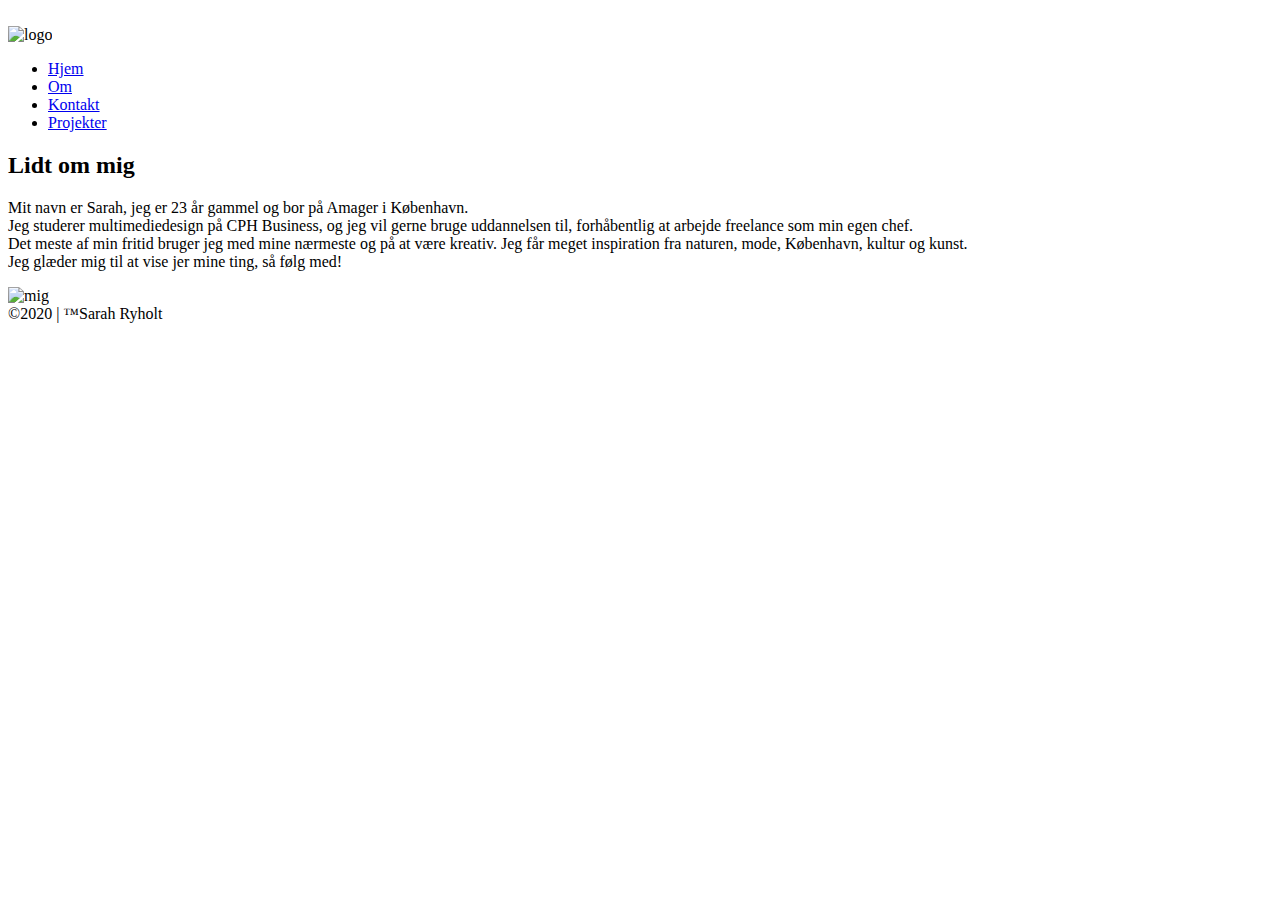
==== about.html @ 4dbdb535 "add files" ====
<!DOCTYPE html>
<html lang="en" dir="ltr">

<head>
  <meta charset="utf-8">
  <title>Om</title>
  <link rel="icon" type="image/png" href="logo2.png" />
  <link rel="stylesheet" href="denne.css">
  <link href="https://fonts.googleapis.com/css2?family=Quicksand:wght@300&display=swap" rel="stylesheet">

</head>

<body>
  <br>
  <header>
    <img class="profile-img" src="logo.png" alt="logo">
    <nav>
      <ul>
        <li><a href="index.html">Hjem</a></li>
        <li><a href="about.html">Om</a></li>
        <li><a href="contact.html">Kontakt</a></li>
        <li> <a  href="work.html">Projekter</a> </li>
      </ul>
    </nav>
  </header>

<div class="text">
  <h2>Lidt om mig</h2>
  <p>Mit navn er Sarah, jeg er 23 år gammel og bor på Amager i København.<br>
    Jeg studerer multimediedesign på CPH Business, og jeg vil gerne bruge uddannelsen til, forhåbentlig at arbejde freelance som min egen chef.<br> Det meste af min fritid bruger jeg med mine nærmeste og på at være kreativ.
    Jeg får meget inspiration fra naturen, mode, København, kultur og kunst.<br>
    Jeg glæder mig til at vise jer mine ting, så følg med!</p>
<img src="mig.jpg" alt="mig" class="center">
<br>

  <footer>
    &copy;2020 | &trade;Sarah Ryholt
  </footer>

</body>

</html>
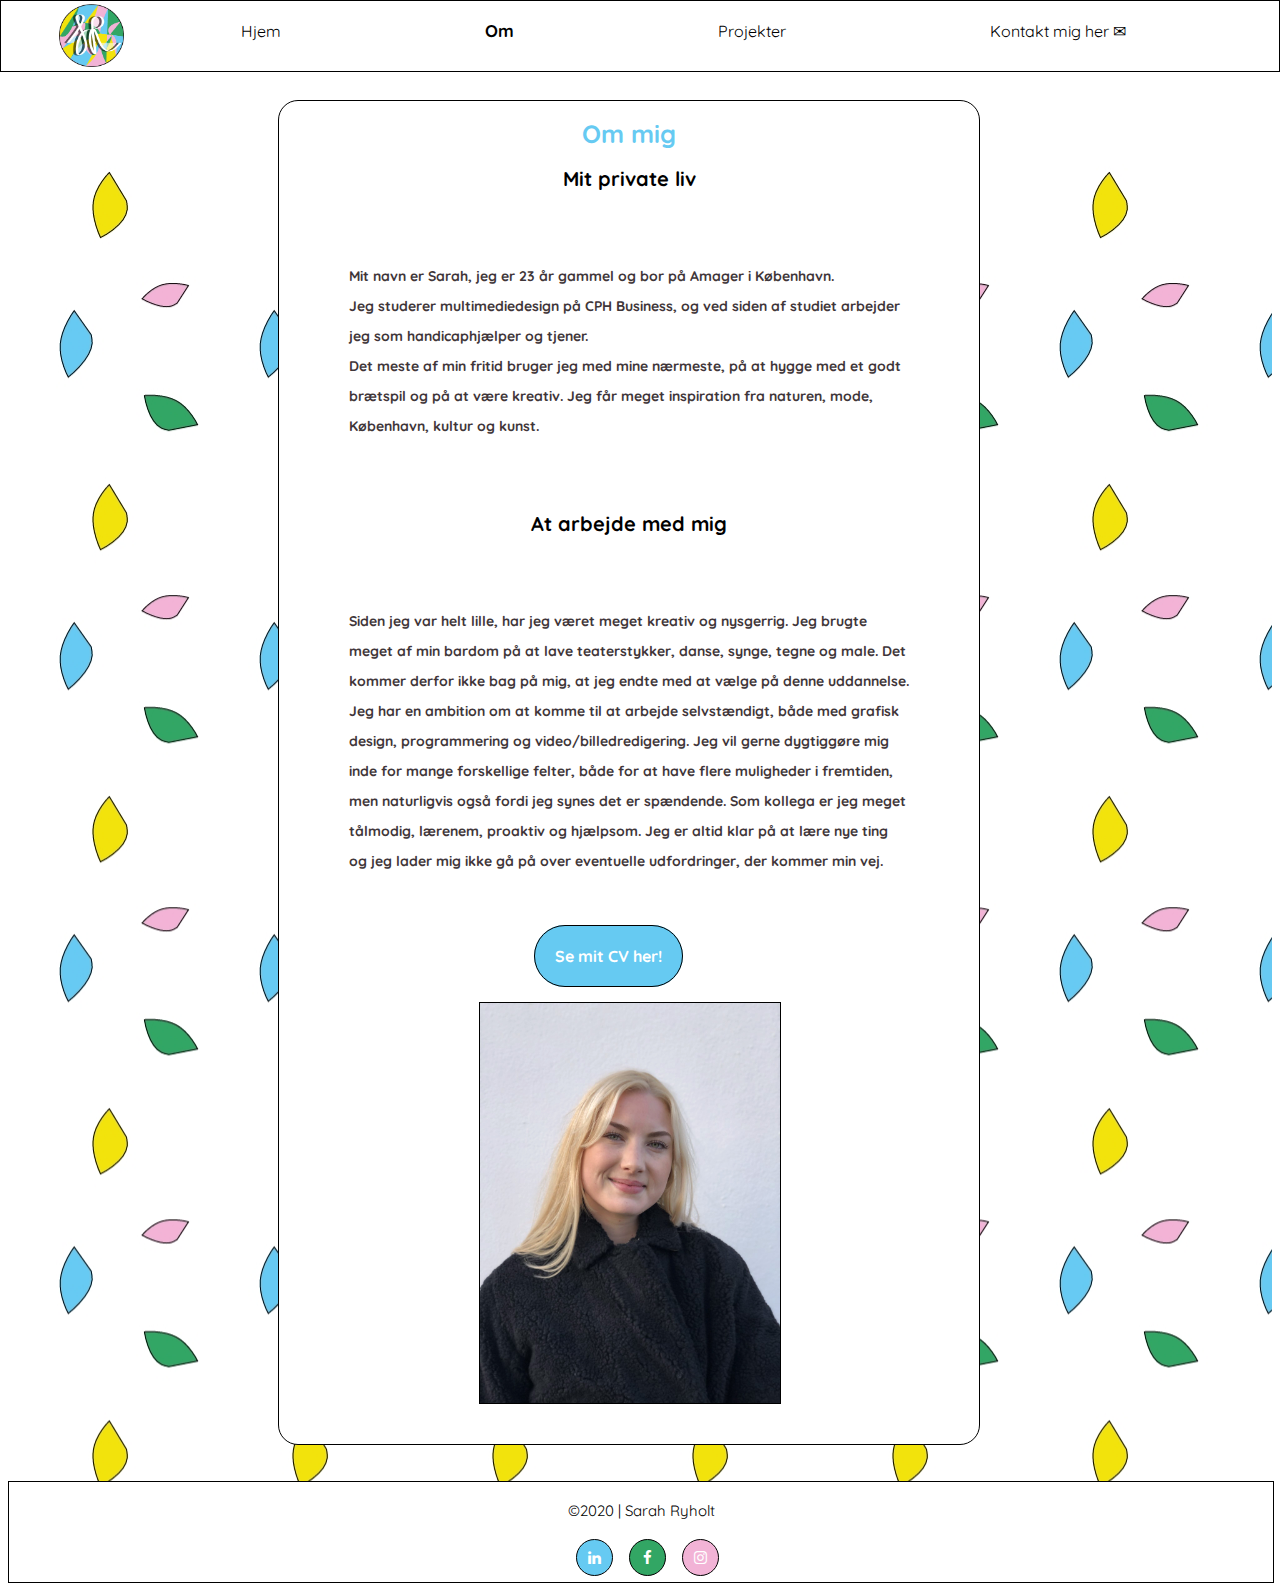
==== commit f9548bdd: "new" ====
--- a/about.html
+++ b/about.html
@@ -4,38 +4,67 @@
 <head>
   <meta charset="utf-8">
   <title>Om</title>
-  <link rel="icon" type="image/png" href="logo2.png" />
-  <link rel="stylesheet" href="denne.css">
+  <link rel="stylesheet" href="stylesheet.css">
   <link href="https://fonts.googleapis.com/css2?family=Quicksand:wght@300&display=swap" rel="stylesheet">
-
 </head>
 
 <body>
-  <br>
   <header>
     <img class="profile-img" src="logo.png" alt="logo">
     <nav>
       <ul>
         <li><a href="index.html">Hjem</a></li>
-        <li><a href="about.html">Om</a></li>
-        <li><a href="contact.html">Kontakt</a></li>
-        <li> <a  href="work.html">Projekter</a> </li>
+        <li><a class="active" href="about.html">Om</a></li>
+        <li> <a href="work.html">Projekter</a> </li>
+        <li> <a href="mailto:sarahryholt@hotmail.com"> Kontakt mig her ✉ </a></li>
       </ul>
     </nav>
   </header>
+  <div style="background-image: url('bg.jpg');">
 
-<div class="text">
-  <h2>Lidt om mig</h2>
-  <p>Mit navn er Sarah, jeg er 23 år gammel og bor på Amager i København.<br>
-    Jeg studerer multimediedesign på CPH Business, og jeg vil gerne bruge uddannelsen til, forhåbentlig at arbejde freelance som min egen chef.<br> Det meste af min fritid bruger jeg med mine nærmeste og på at være kreativ.
-    Jeg får meget inspiration fra naturen, mode, København, kultur og kunst.<br>
-    Jeg glæder mig til at vise jer mine ting, så følg med!</p>
-<img src="mig.jpg" alt="mig" class="center">
-<br>
+    <div class="transbox">
+      <div class="text">
+        <h1 style="color: #66CAF2;">Om mig</h1>
 
-  <footer>
-    &copy;2020 | &trade;Sarah Ryholt
-  </footer>
+        <h2>Mit private liv</h2>
+        <p>Mit navn er Sarah, jeg er 23 år gammel og bor på Amager i København.<br>
+          Jeg studerer multimediedesign på CPH Business, og ved siden af studiet arbejder jeg som handicaphjælper og tjener.<br> Det meste af min fritid bruger jeg med mine nærmeste, på at hygge med et godt brætspil og på at være kreativ.
+          Jeg får meget inspiration fra naturen, mode, København, kultur og kunst.</p>
+
+        <h2>At arbejde med mig</h2>
+        <p>
+          Siden jeg var helt lille, har jeg været meget kreativ og nysgerrig. Jeg brugte meget af min bardom på at lave teaterstykker, danse, synge, tegne og male. Det kommer derfor ikke bag på mig, at jeg endte med at vælge på denne uddannelse. Jeg
+          har en ambition om at komme til at arbejde selvstændigt, både med grafisk design, programmering og video/billedredigering. Jeg vil gerne dygtiggøre mig inde for mange forskellige felter, både for at have flere
+          muligheder i fremtiden, men naturligvis også fordi jeg synes det er spændende. Som kollega er jeg meget tålmodig, lærenem, proaktiv og hjælpsom. Jeg er altid klar på at lære nye ting og jeg lader mig ikke gå på over eventuelle udfordringer,
+          der
+          kommer min vej. </p>
+      </div>
+          <a href="cv.pdf" class="knap" style="background-color:#66CAF2;"> Se mit CV her!</a>
+      <br>
+      <br>
+      <br>
+      <img src="sarah.jpg" alt="mig" height="400" style="border: 1px solid black;  margin-left: 200px;">
+
+      <br>
+      <br>
+      <br>
+    </div>
+    <br>
+
+    <br>
+    <footer>
+      <br>
+      &copy;2020 | Sarah Ryholt
+      <br>
+      <br>
+      <!-- Ikoner -->
+      <link rel="stylesheet" href="https://cdnjs.cloudflare.com/ajax/libs/font-awesome/4.7.0/css/font-awesome.min.css">
+
+      <a href="https://www.linkedin.com/in/sarah-ryholt-b14b7014a/" class="fa fa-linkedin"></a>
+      <a href="https://www.facebook.com/sarahryholt/" class="fa fa-facebook"></a>
+      <a href="https://www.instagram.com/sarahryholt/" class="fa fa-instagram"></a>
+      <meta charset="utf-8">
+    </footer>
 
 </body>
 
--- a/stylesheet.css
+++ b/stylesheet.css
@@ -0,0 +1,224 @@
+/*Menu*/
+header {
+  display: flex;
+  position: fixed;
+  top: 0;
+  left: 0;
+  right: 0;
+  height: 70px;
+  background-color: white;
+  line-height: 60px;
+  font-family: 'Quicksand', sans-serif;
+  border: 1px #3E1D29;
+  border: 1px solid black;
+   z-index: 1;
+   text-align: center;
+}
+
+.profile-img {
+  width: 65px;
+  position: absolute;
+  left: 55px;
+  padding: 3px;
+}
+
+nav ul {
+  display: inline;
+}
+
+nav a {
+  text-decoration: none;
+  color: black;
+  font-size: 16px;
+}
+
+nav li {
+  display: inline;
+  margin-left: 200px;
+}
+
+nav li a:hover {
+  color: #DEB7C5;
+  font-weight: bolder;
+}
+
+.active {
+  color: black;
+  font-weight: bolder;
+  font-size: 17px;
+}
+
+/* Overskrifter og tekst*/
+h1 {
+  font-size: 25px;
+  font-family: 'Quicksand', sans-serif;
+  text-align: center;
+}
+
+h2 {
+  color: black;
+  font-size: 20px;
+  font-family: 'Quicksand', sans-serif;
+  text-align: center;
+}
+
+h3 {
+  color: black;
+  font-size: 16px;
+  font-family: 'Quicksand', sans-serif;
+  text-align: center;
+  margin-bottom: 0px;
+}
+
+p {
+  text-align: left;
+  font-family: 'Quicksand', sans-serif;
+  font-size: 14px;
+  font-weight: bold;
+  line-height: 30px;
+}
+
+.text {
+  font-family: 'Quicksand', sans-serif;
+  font-size: 14px;
+  text-align: center;
+  font-weight: bold;
+}
+
+/*Tekstbox*/
+.transbox {
+  width: 700px;
+  background-color: #ffffff;
+  border: 1px solid black;
+  margin-left: 270px;
+  margin-top: 100px;
+  margin-bottom: 0px;
+  bottom: 0;
+  border-radius: 20px;
+}
+
+.transbox p {
+  margin: 10%;
+  font-weight: bold;
+  color: #3F3639;
+}
+
+/*Knap til CV og projekter*/
+.knap {
+  background-color: #32A664;
+  color: white;
+  padding: 20px;
+  font-size: 16px;
+  font-weight: bold;
+  border-radius: 40px;
+  font-family: 'Quicksand', sans-serif;
+  border: 1px solid black;
+  text-decoration: none;
+  margin-left: 255px;
+}
+
+/* Dropdown knap */
+.dropbtn {
+  background-color: #32A664;
+  color: white;
+  padding: 20px;
+  font-size: 16px;
+  font-weight: bold;
+  border-radius: 40px;
+  font-family: 'Quicksand', sans-serif;
+  border: 1px solid black;
+  text-align: center;
+}
+
+/* Fikser indholdet i dropdown*/
+.dropdown {
+  position: absolute;
+  display: inline-block;
+  margin-left: -80px;
+  margin-top: -50px;
+}
+
+/* Dropdown indhold*/
+.dropdown-content {
+  display: none;
+  position: relative;
+  background-color: #F2E30C;
+  min-width: 100px;
+  overflow: auto;
+  box-shadow: 0px 8px 16px 0px rgba(0, 0, 0, 0.2);
+  z-index: 1;
+  font-family: 'Quicksand', sans-serif;
+}
+
+/* Links i dropdown */
+.dropdown-content a {
+  color: white;
+  padding: 10px 10px;
+  text-decoration: none;
+  display: block;
+  font-family: 'Quicksand', sans-serif;
+}
+
+/* Skifter farve i dropdown hover */
+.dropdown-content a:hover {
+  background-color: #ffffff;
+  color: black;
+
+}
+
+/* Dropdown menu*/
+.dropdown:hover .dropdown-content {
+  display: block;
+    border-radius: 40px;
+}
+
+/*Webikoner*/
+.fs {
+  background-color: #66CAF2;
+}
+
+.om {
+  background-color: #F2B3D6;
+}
+
+.work {
+  background-color: #32A664;
+}
+
+.fa {
+  padding: 10px;
+  font-size: 30px;
+  width: 15px;
+  text-align: center;
+  text-decoration: none;
+  border-radius: 50%;
+  display: block;
+  margin-left: 12px;
+  border: 1px solid black;
+}
+
+.fa-facebook {
+  background: #32A664;
+  color: white;
+}
+
+.fa-instagram {
+  background: #F2B3D6;
+  color: white;
+}
+
+.fa-linkedin {
+  background: #66CAF2;
+  color: white;
+}
+
+footer {
+  height: 100px;
+  text-align: center;
+  font-size: 15px;
+  font-family: 'Quicksand', sans-serif;
+  background-color: white;
+  color: black;
+  width: 100%;
+  border: 1px solid black;
+}
